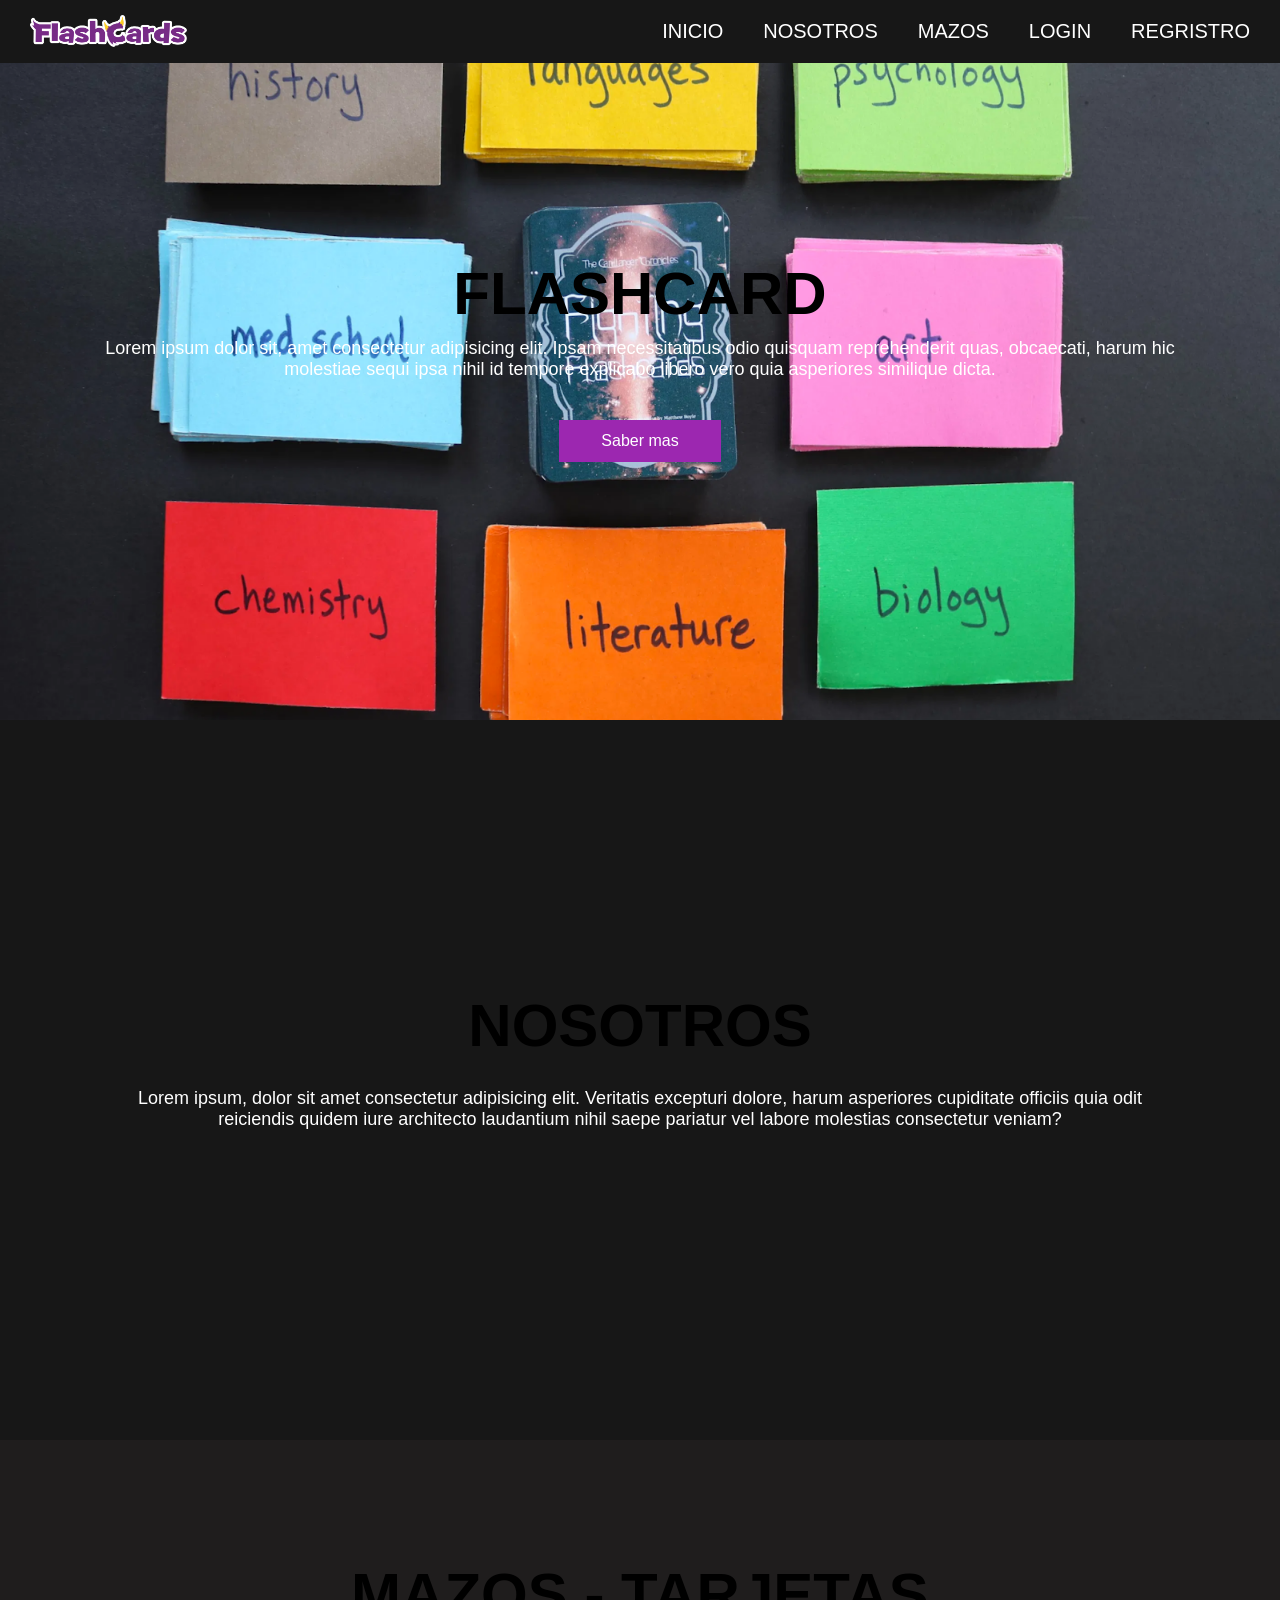
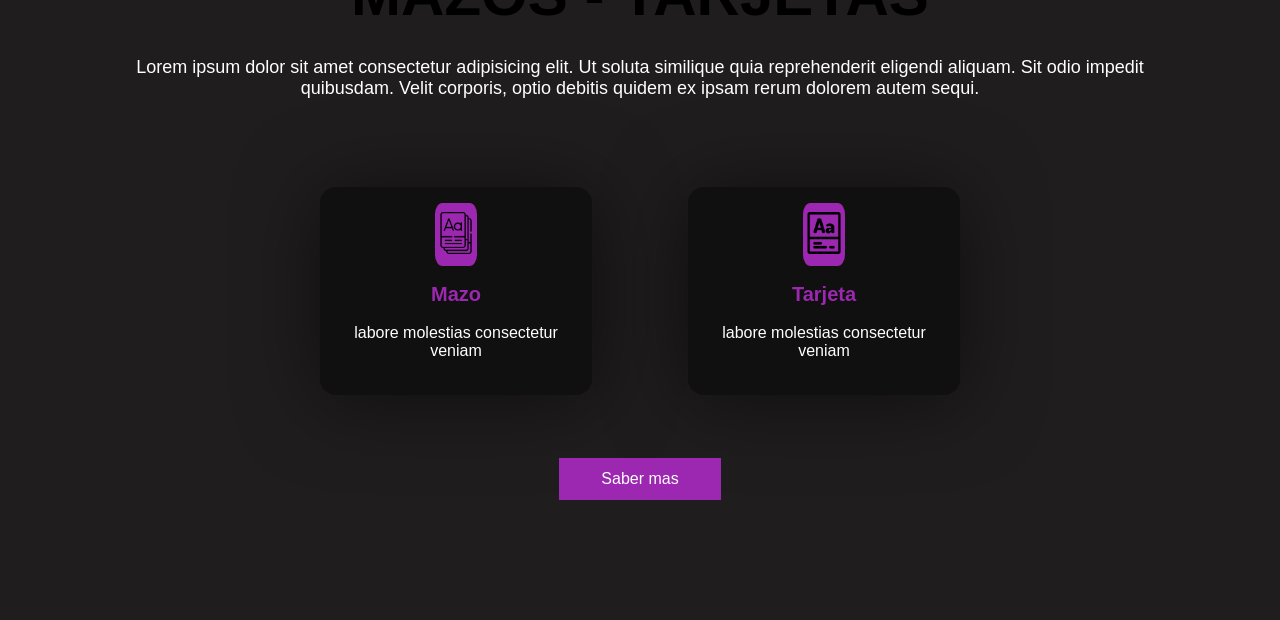
==== src/main/resources/templates/index.html @ a329c7e3 "agregando dependencias en pom.xml" ====
<!DOCTYPE html>
<html lang="en">
<head>
    <meta charset="UTF-8">
    <meta http-equiv="X-UA-Compatible" content="IE=edge">
    <meta name="viewport" content="width=device-width, initial-scale=1.0">
    <link rel="stylesheet" href="https://cdnjs.cloudflare.com/ajax/libs/font-awesome/5.15.1/css/all.min.css">
    <link rel="stylesheet" href="/src/main/resources/static/css/styleInicio.css">
    <title>Pagina de Inicio</title>
</head>
<body>
    

    <div class="encabezado">

        <div class="logo">
            <img src="/src/main/resources/static/img/playlearn_flashcards_multi_rgb-600x125.png" alt="logo">
            <a href=""></a>
        </div>

        <nav class="linksnav">
            <a href="#inicio">Inicio</a>
            <a href="#nosotros">Nosotros</a>
            <a href="#mazos">Mazos</a>
            <a th:href="@{/login}">Login</a> 
            <a th:href="@{/registro}">Regristro</a>

    </div>
<a name="inicio" id="inicio"></a>
<header class="content portada">
    
    <h2 class="title">Flashcard</h2>
     
    <p>
        Lorem ipsum dolor sit, amet consectetur adipisicing elit.
         Ipsam necessitatibus odio quisquam reprehenderit quas, 
         obcaecati, harum hic molestiae sequi ipsa nihil id tempore explicabo 
        libero vero quia asperiores similique dicta.
    </p>

    <div class="btn-home">
        <a href="#" class="btn">Saber mas</a>
        
    </div>
</header>
<a href="nosotros" id="nosotros"></a>
<section class="content nosotros">
   
    <h2 class="title">Nosotros</h2>
   <br>
    <p>Lorem ipsum, dolor sit amet consectetur adipisicing 
        elit. Veritatis excepturi dolore, harum asperiores 
        cupiditate officiis quia odit reiciendis quidem iure 
        architecto laudantium 
        nihil saepe pariatur vel labore molestias consectetur veniam?</p>
    </div>

</section>
<a href="mazos"id="mazos"></a>
<section class="content mazos">

    <h2 class="title">Mazos - Tarjetas</h2>
    <br>
    <p>Lorem ipsum dolor sit amet consectetur 
        adipisicing elit. Ut soluta similique 
        quia reprehenderit eligendi aliquam. Sit 
        odio impedit quibusdam. Velit corporis, 
        optio debitis quidem ex ipsam rerum dolorem autem sequi.
    </p>

    <div class="box-container">

        <div class="box">
            <i class="img mazo"><img src="/src/main/resources/static/img/imgmazo.png" alt="imagen_de_mazo"></i>
            <h3>Mazo</h3>
            <br>
            <p>labore molestias consectetur veniam</p>
        </div>
        
        <div class="box">  
            <i class="img tarjeta"><img src="/src/main/resources/static/img/1006772.png" alt="imagen_de_tarjeta"></i>
            <h3>Tarjeta</h3>
            <br>
            <p>labore molestias consectetur veniam</p>
        </div>
</div>

    <a href="#" class="btn">Saber mas</a>

</section>




</body>
</html>
---- src/main/resources/static/css/styleInicio.css ----
* { /***/
  margin: 0;
  padding: 0;
  border: 0;
  font-size: 100%;
  vertical-align: baselile;
}

body{
    text-align: center;  /**se centran todos los textos de la pagina*/
    font-family: sans-serif; /**Tipografia*/
}


.encabezado{
    display: flex;
    align-items: center;
    justify-content: space-between;
    height: 63px;
    background: #171717;
    position: fixed;
    width: 100%;
    z-index: 100;
} 

.linksnav{
    display: flex;
    margin-right: 10px;
}

.linksnav a{
    display: block;
    padding: 20px 20px;
    color: #fff;
    text-decoration: none;
    text-transform: uppercase; /**Mayusculas*/
    font-size: 20px;
}

.linksnav a:hover{
    background:#3f3f3f;
}

.logo{
    margin-left: 30px;
    height: 33px;
    width: 10px;
}

.logo img{
    max-width: auto;
    max-height: 100%;
}

.logo a{
    text-decoration: none;
    color: #fff;
    text-transform: uppercase;
    font-size: 20px; 
}

.portada{
    display: flex;
    justify-content: center;
    align-items: center;
}

.portada{
    height: 80vh !important;
    background: url(/src/main/resources/static/img/portada.png) no-repeat center;
    background-size: cover;
}


/*Todos los titulos de la pagina*/
.title{
    margin-bottom: 10px;
    font-size: 60px;
    font-weight: 600;
    text-transform: uppercase;
    color: black;
}

/*Todos los parrafos de la pagina */
p{
    margin-bottom: 40px;
    font-size: 18px;
    color: white;
    padding: 0 100px;
}
/*Clase btn */
.btn{
    display: inline-block;/*Buscar*/
    margin-top: 15px;
    padding: 10px 40px;
    border: 2px solid #9c27b0;
    color: #fff;
    text-decoration: none;
    background: #9c27b0;
}
.btn:hover {
    background: none;   
}
.btn-home {
    display: flex;
}
.btn-home a {
    margin: 0 10px;
}

.content{
    height: 80vh;
    display: flex;
    flex-direction: column;
    justify-content: center;
    align-items: center;
}

.mazos{
    padding: 30px;
    background: #1f1d1d;
}

.box-container {
    display: flex;
    justify-content: center;
    flex-wrap: wrap;
    text-align: center;

}

.box-container .box {
    height: 13rem;
    width: 17rem;
    background: #101010;
    text-align: center;
    border-radius: 1rem;
    box-shadow: 0 .3rem 5rem rgba(0, 0 , 0, .5);
    margin: 3rem;   
}
.box-container .box i {
    height: 4rem;
    width: 4rem;
    line-height: 6rem;
    text-align: center;
    border-radius: 18%;
    color: #fff;
    background: #9c27b0;
    font-size: 3.5rem;
    margin: 1rem 0;

}
.box-container .box i img{
    max-width: auto;
    max-height: 20%;
}

.box-container .box h3 {
    font-size: 20px;
    color: #9c27b0;

}

.box-container .box p {
    padding: 0 15px;
    font-size: 16px;
}

.nosotros{
    background: #171717;
}





@media (max-width: 768px) {

    .title {
        margin-bottom: 0;
        font-size: 40px;
    }

    .mazos {
        height: 100vh;
    }

    .linksnav {
        display: none;
    }
   
    
}
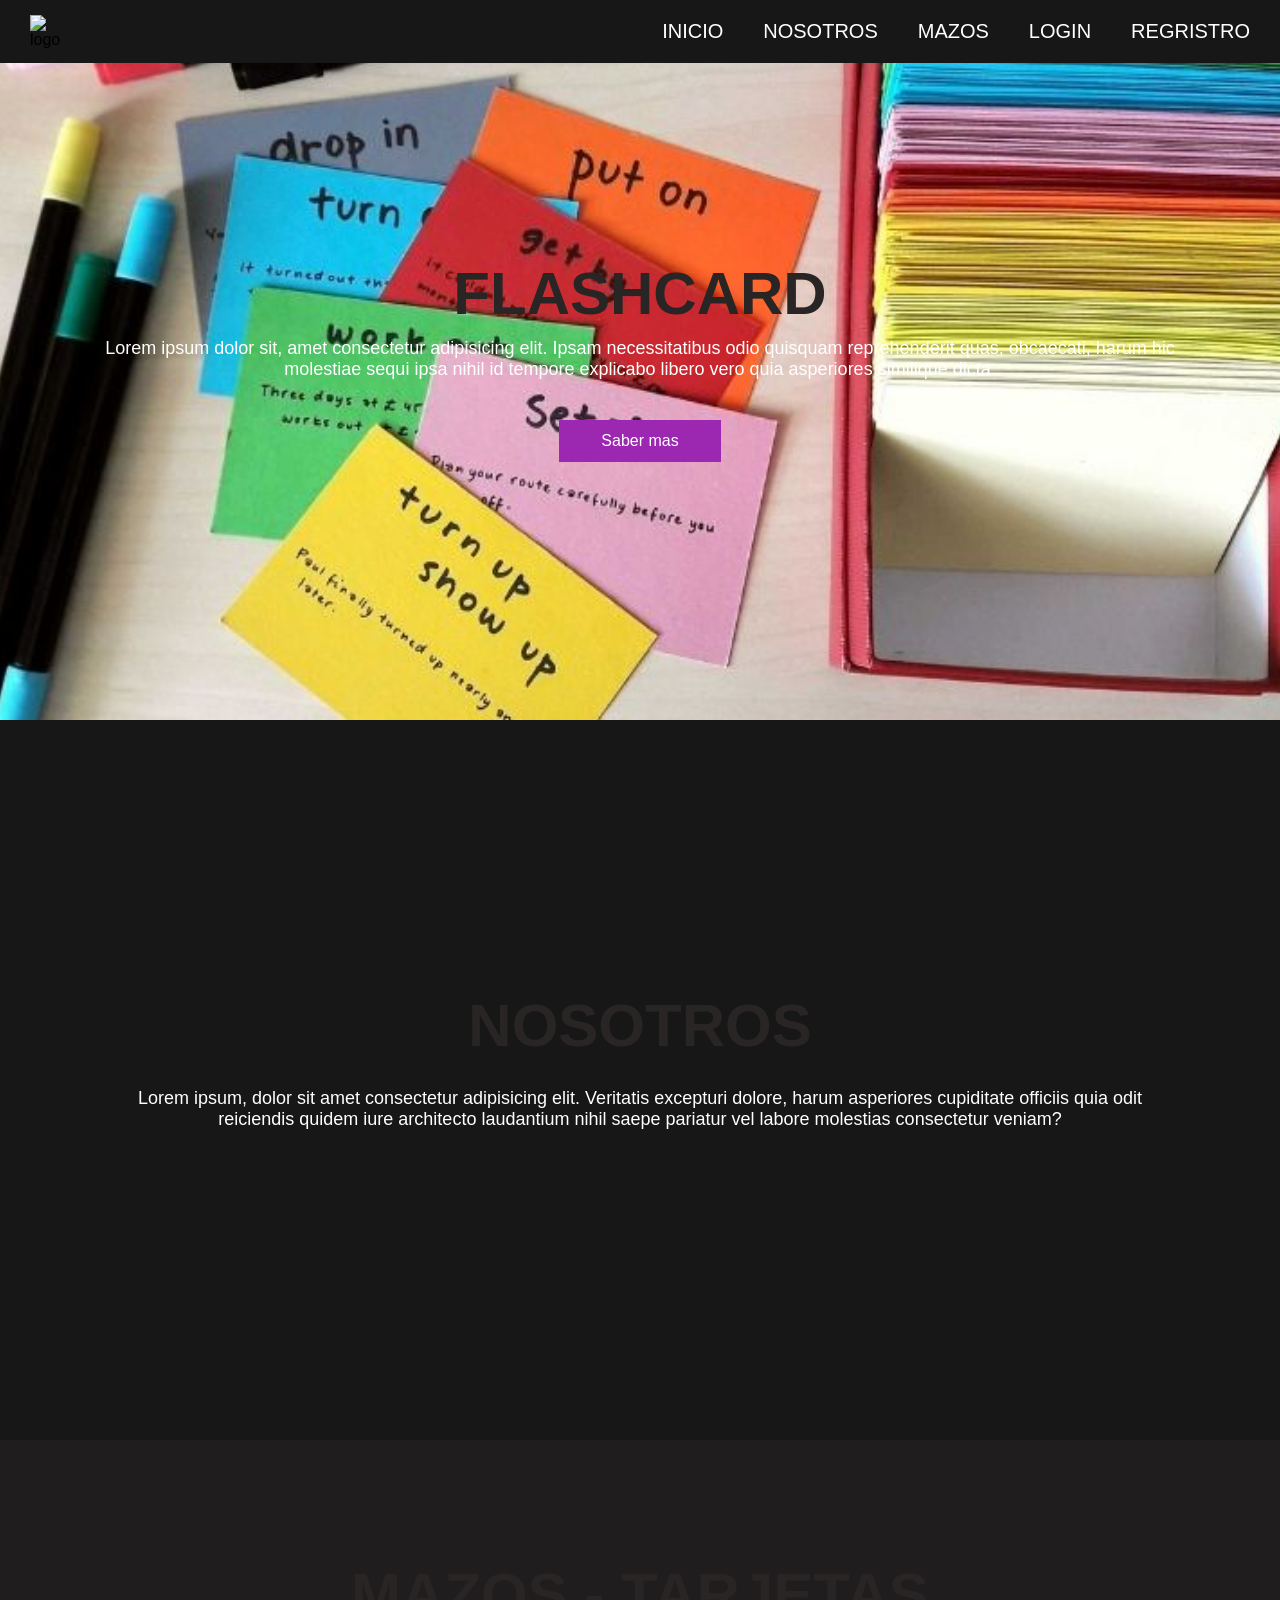
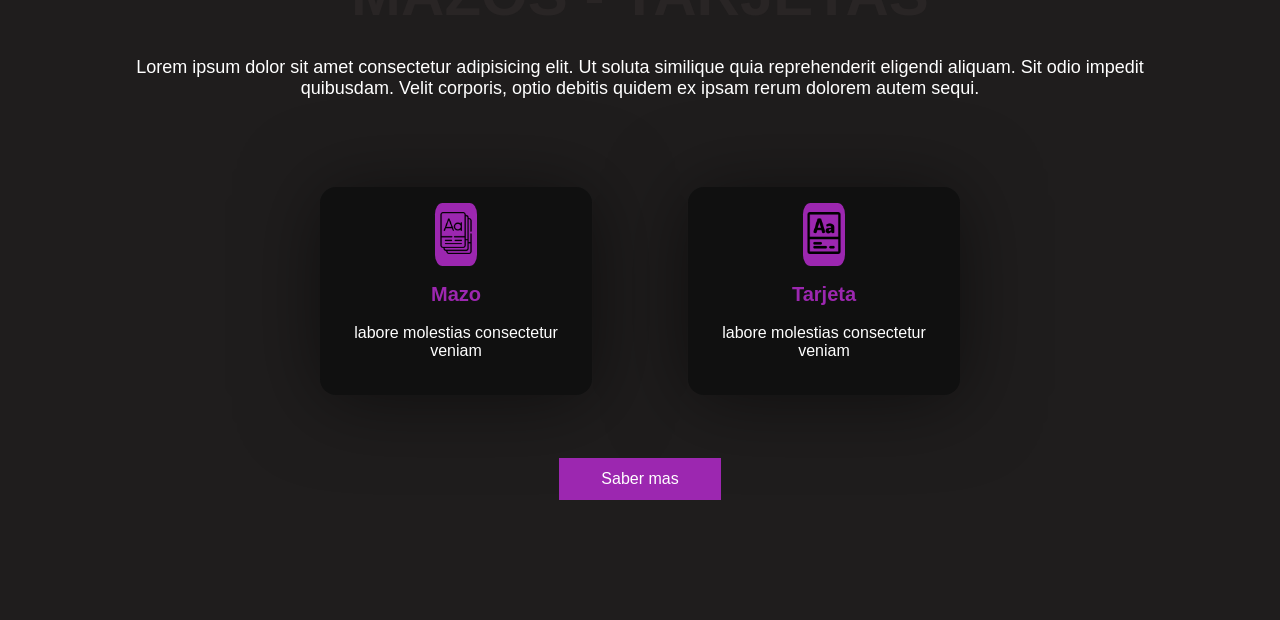
==== commit 8ecfd88a: "modificacion html para que funcione con el css" ====
--- a/src/main/resources/templates/index.html
+++ b/src/main/resources/templates/index.html
@@ -1,11 +1,13 @@
 <!DOCTYPE html>
-<html lang="en">
+<html lang="en" xmlns="http://www.w3.org/1999/xhtml"
+xmlns:th="https://www.thymeleaf.org"
+xmlns:sec="https://www.thymeleaf.org/thymeleaf-extras-springsecurity3">
 <head>
     <meta charset="UTF-8">
     <meta http-equiv="X-UA-Compatible" content="IE=edge">
     <meta name="viewport" content="width=device-width, initial-scale=1.0">
     <link rel="stylesheet" href="https://cdnjs.cloudflare.com/ajax/libs/font-awesome/5.15.1/css/all.min.css">
-    <link rel="stylesheet" href="/src/main/resources/static/css/styleInicio.css">
+    <link rel="stylesheet" href="/src/main/resources/static/css/styleInicio.css" th:href="@{/css/styleInicio.css}">
     <title>Pagina de Inicio</title>
 </head>
 <body>
@@ -14,7 +16,7 @@
     <div class="encabezado">
 
         <div class="logo">
-            <img src="/src/main/resources/static/img/playlearn_flashcards_multi_rgb-600x125.png" alt="logo">
+            <img th:src="@{/img/playlearn_flashcards_multi_rgb-600x125.png}" alt="logo">
             <a href=""></a>
         </div>
 
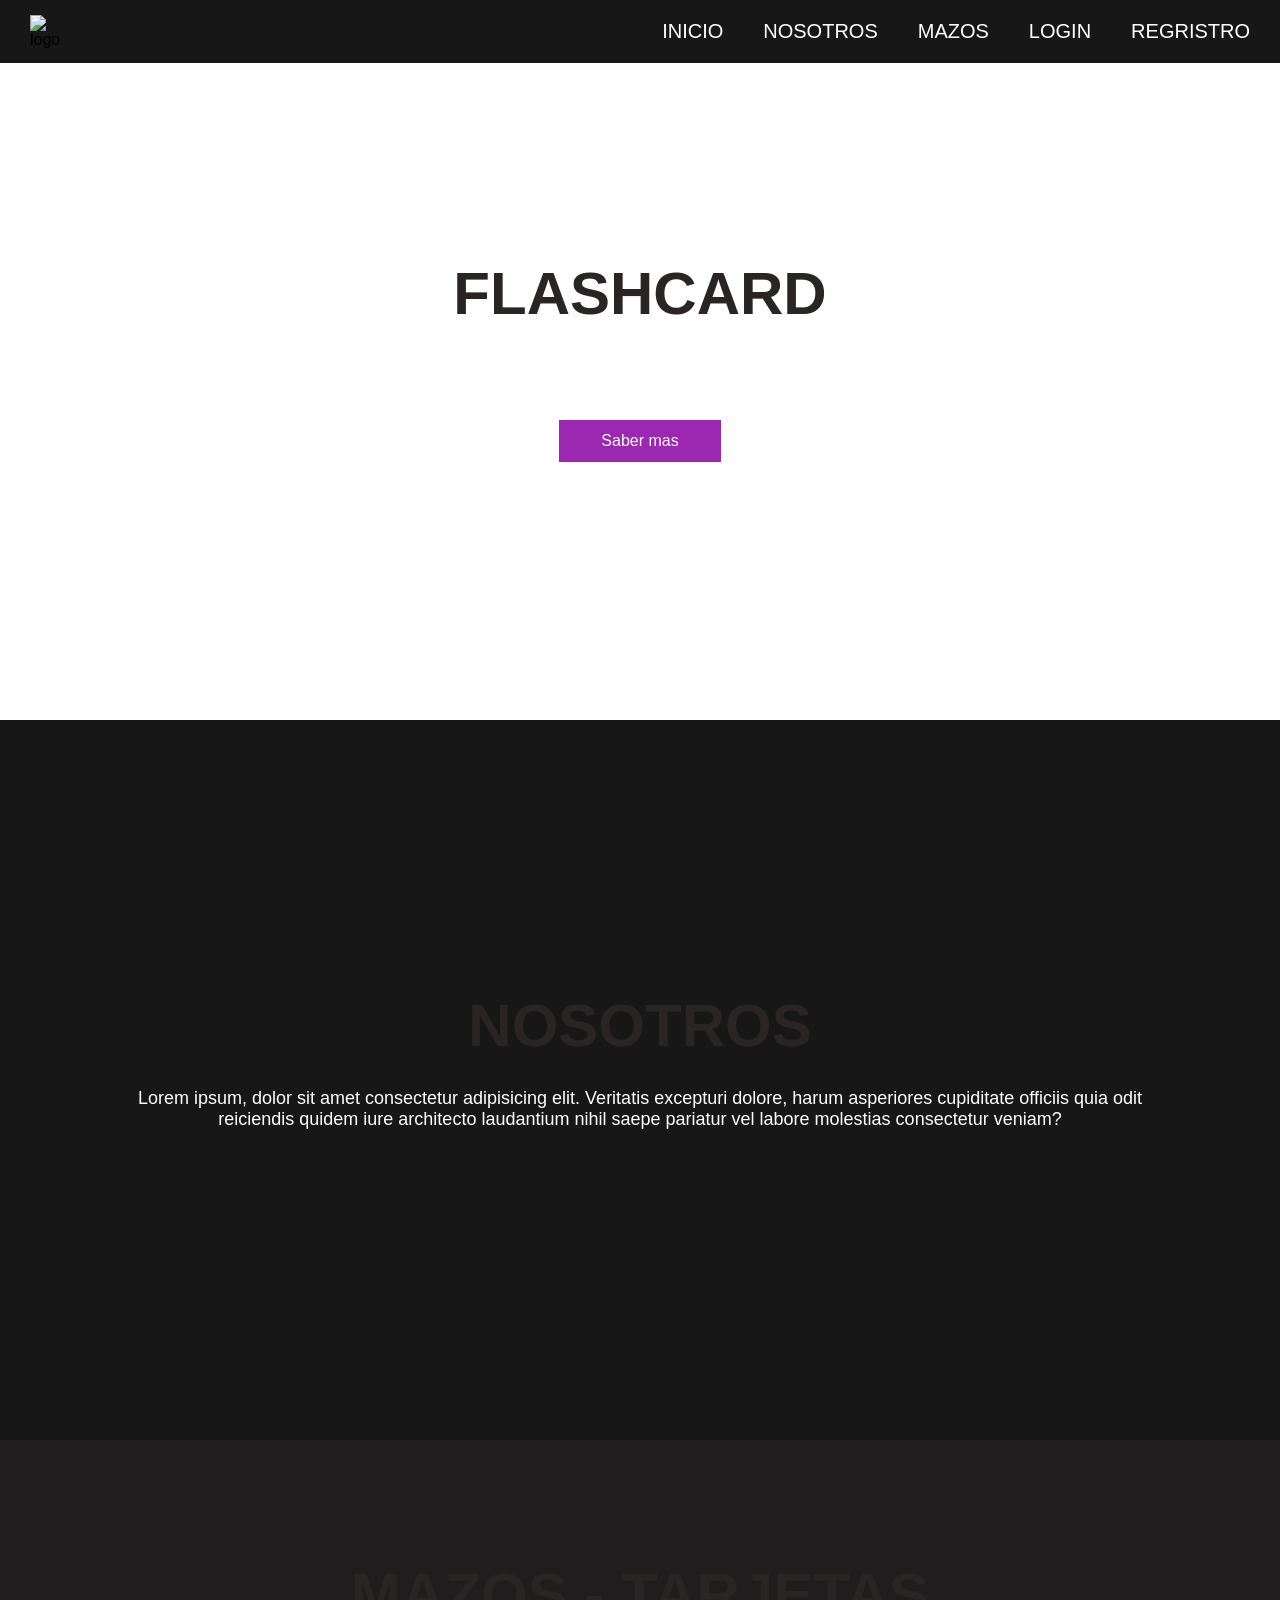
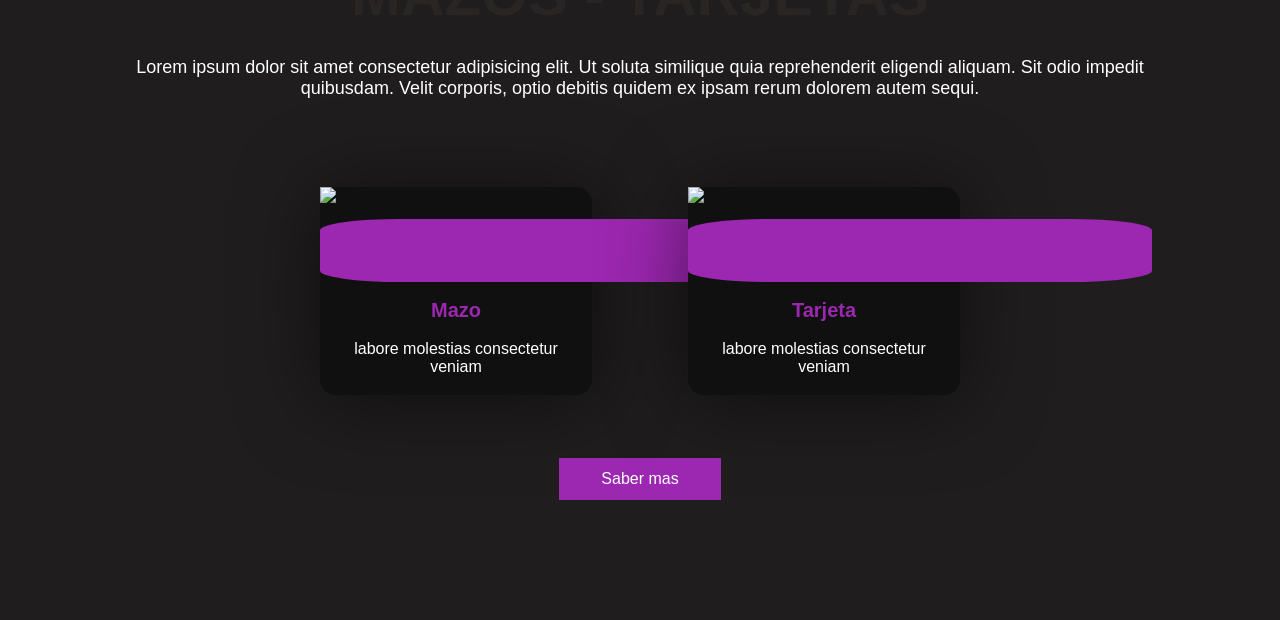
==== commit 8153857a: "commit arreglando static y templates" ====
--- a/src/main/resources/templates/index.html
+++ b/src/main/resources/templates/index.html
@@ -16,8 +16,7 @@
     <div class="encabezado">
 
         <div class="logo">
-            <img th:src="@{/img/playlearn_flashcards_multi_rgb-600x125.png}" alt="logo">
-            <a href=""></a>
+             <img th:src="@{/images/logo.png}" alt="logo">
         </div>
 
         <nav class="linksnav">
@@ -73,14 +72,14 @@
     <div class="box-container">
 
         <div class="box">
-            <i class="img mazo"><img src="/src/main/resources/static/img/imgmazo.png" alt="imagen_de_mazo"></i>
+            <i class="img mazo"><img th:src="@{/images/imgmazo.png}" alt="imagen_de_mazo"></i>
             <h3>Mazo</h3>
             <br>
             <p>labore molestias consectetur veniam</p>
         </div>
         
         <div class="box">  
-            <i class="img tarjeta"><img src="/src/main/resources/static/img/1006772.png" alt="imagen_de_tarjeta"></i>
+            <i class="img tarjeta"><img th:src="@{/images/imgtarjeta.png}" alt="imagen_de_tarjeta"></i>
             <h3>Tarjeta</h3>
             <br>
             <p>labore molestias consectetur veniam</p>
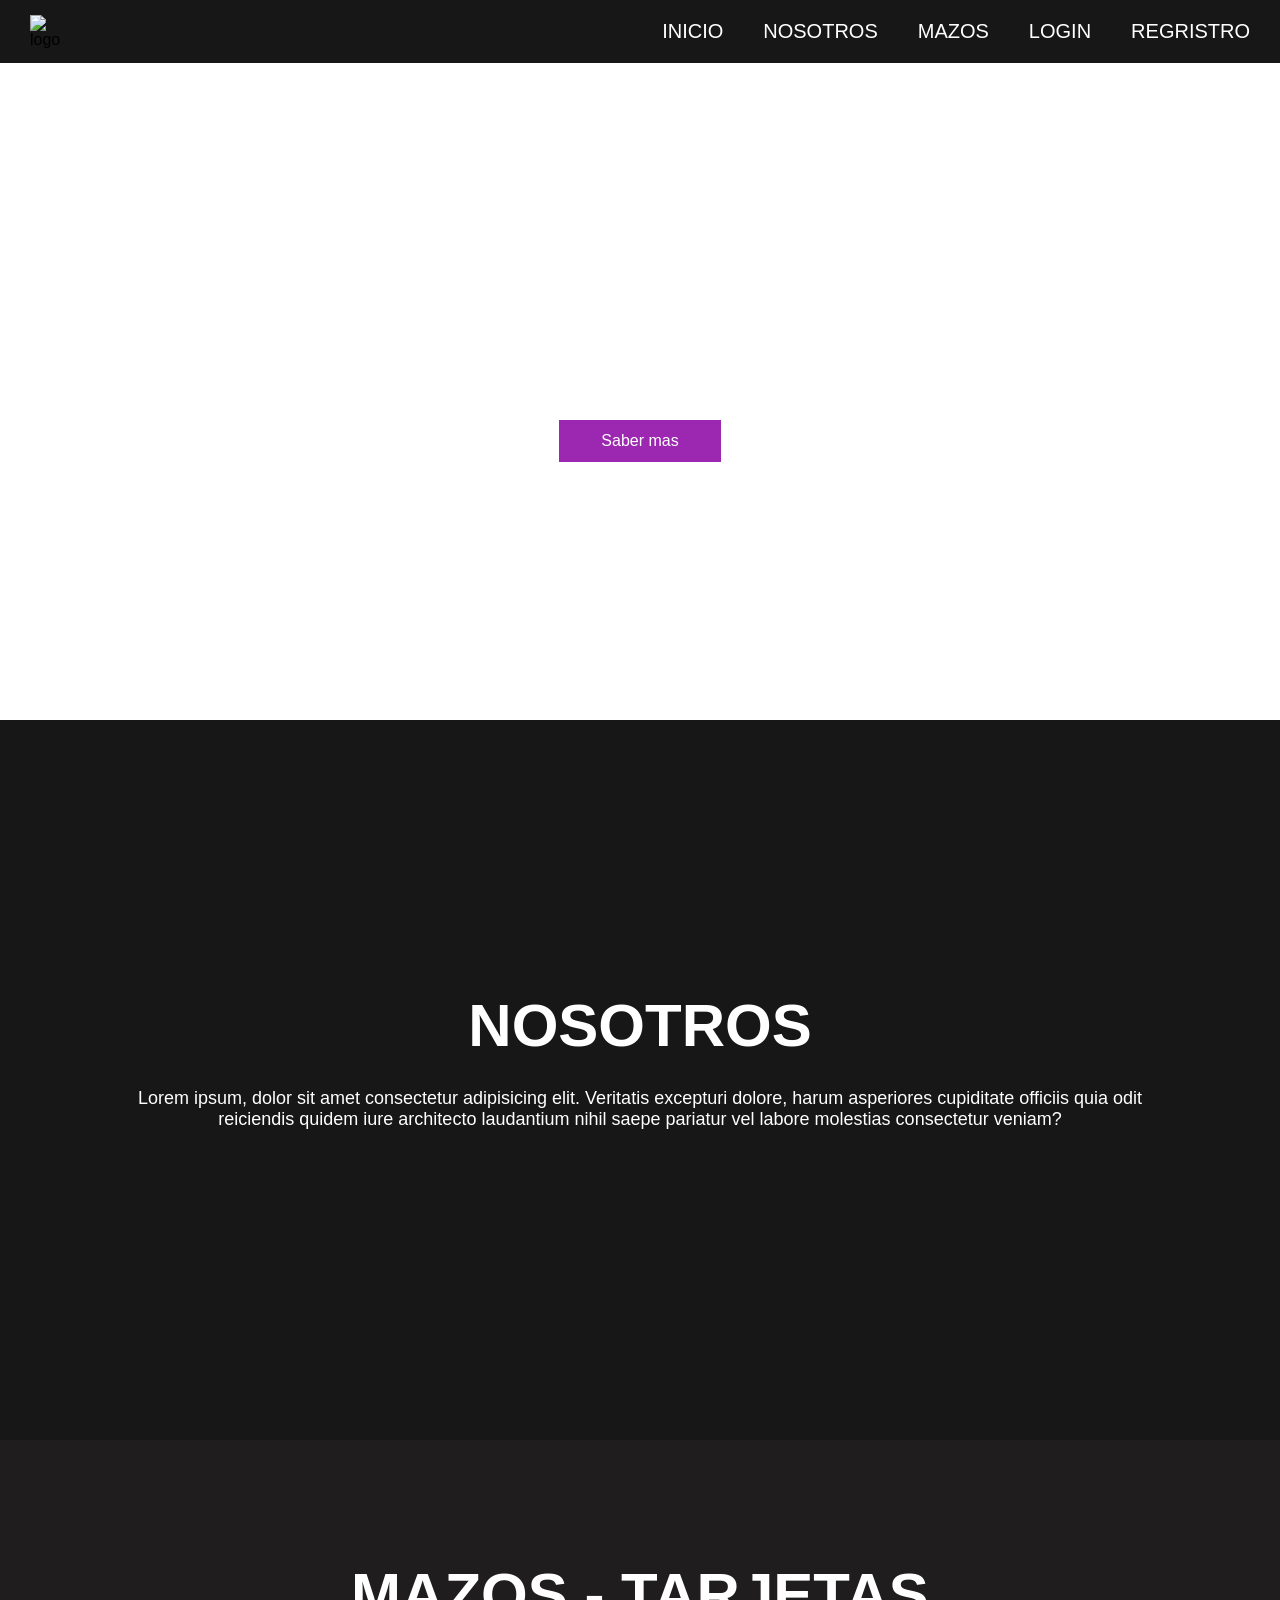
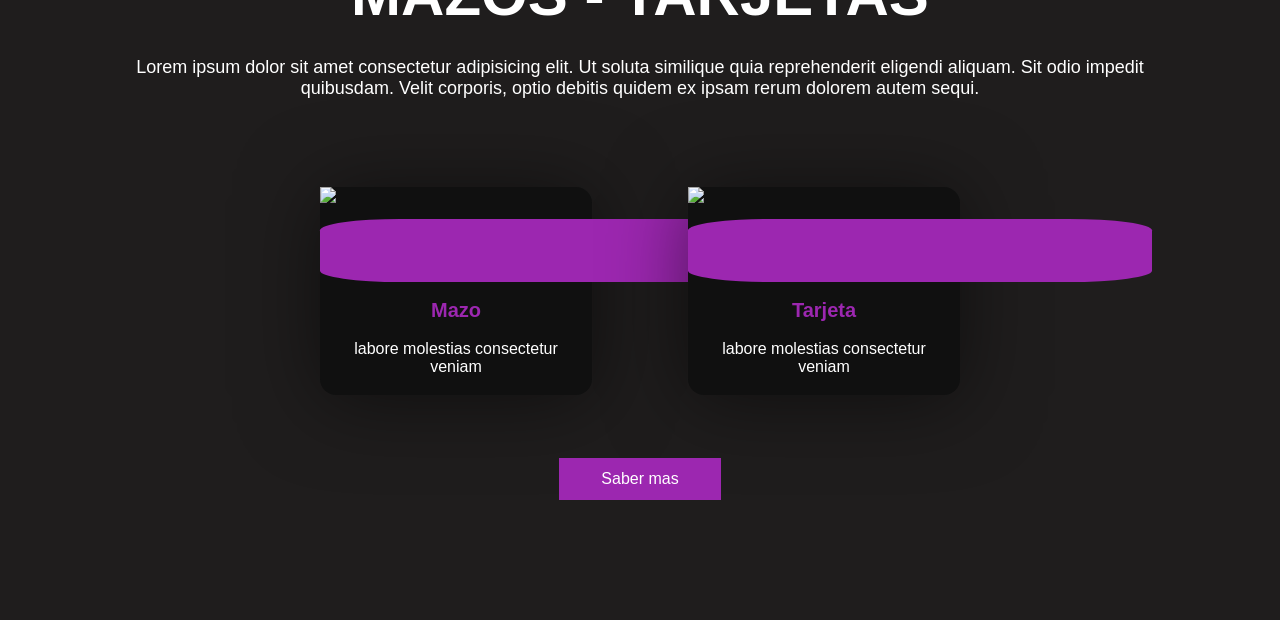
==== commit aa1fa89c: "integrando clases -html-images" ====
--- a/src/main/resources/templates/index.html
+++ b/src/main/resources/templates/index.html
@@ -7,7 +7,7 @@
     <meta http-equiv="X-UA-Compatible" content="IE=edge">
     <meta name="viewport" content="width=device-width, initial-scale=1.0">
     <link rel="stylesheet" href="https://cdnjs.cloudflare.com/ajax/libs/font-awesome/5.15.1/css/all.min.css">
-    <link rel="stylesheet" href="/src/main/resources/static/css/styleInicio.css" th:href="@{/css/styleInicio.css}">
+    <link rel="stylesheet" href="/src/main/resources/static/css/styleIndex.css" th:href="@{/css/styleIndex.css}">
     <title>Pagina de Inicio</title>
 </head>
 <body>
@@ -28,6 +28,7 @@
 
     </div>
 <a name="inicio" id="inicio"></a>
+
 <header class="content portada">
     
     <h2 class="title">Flashcard</h2>
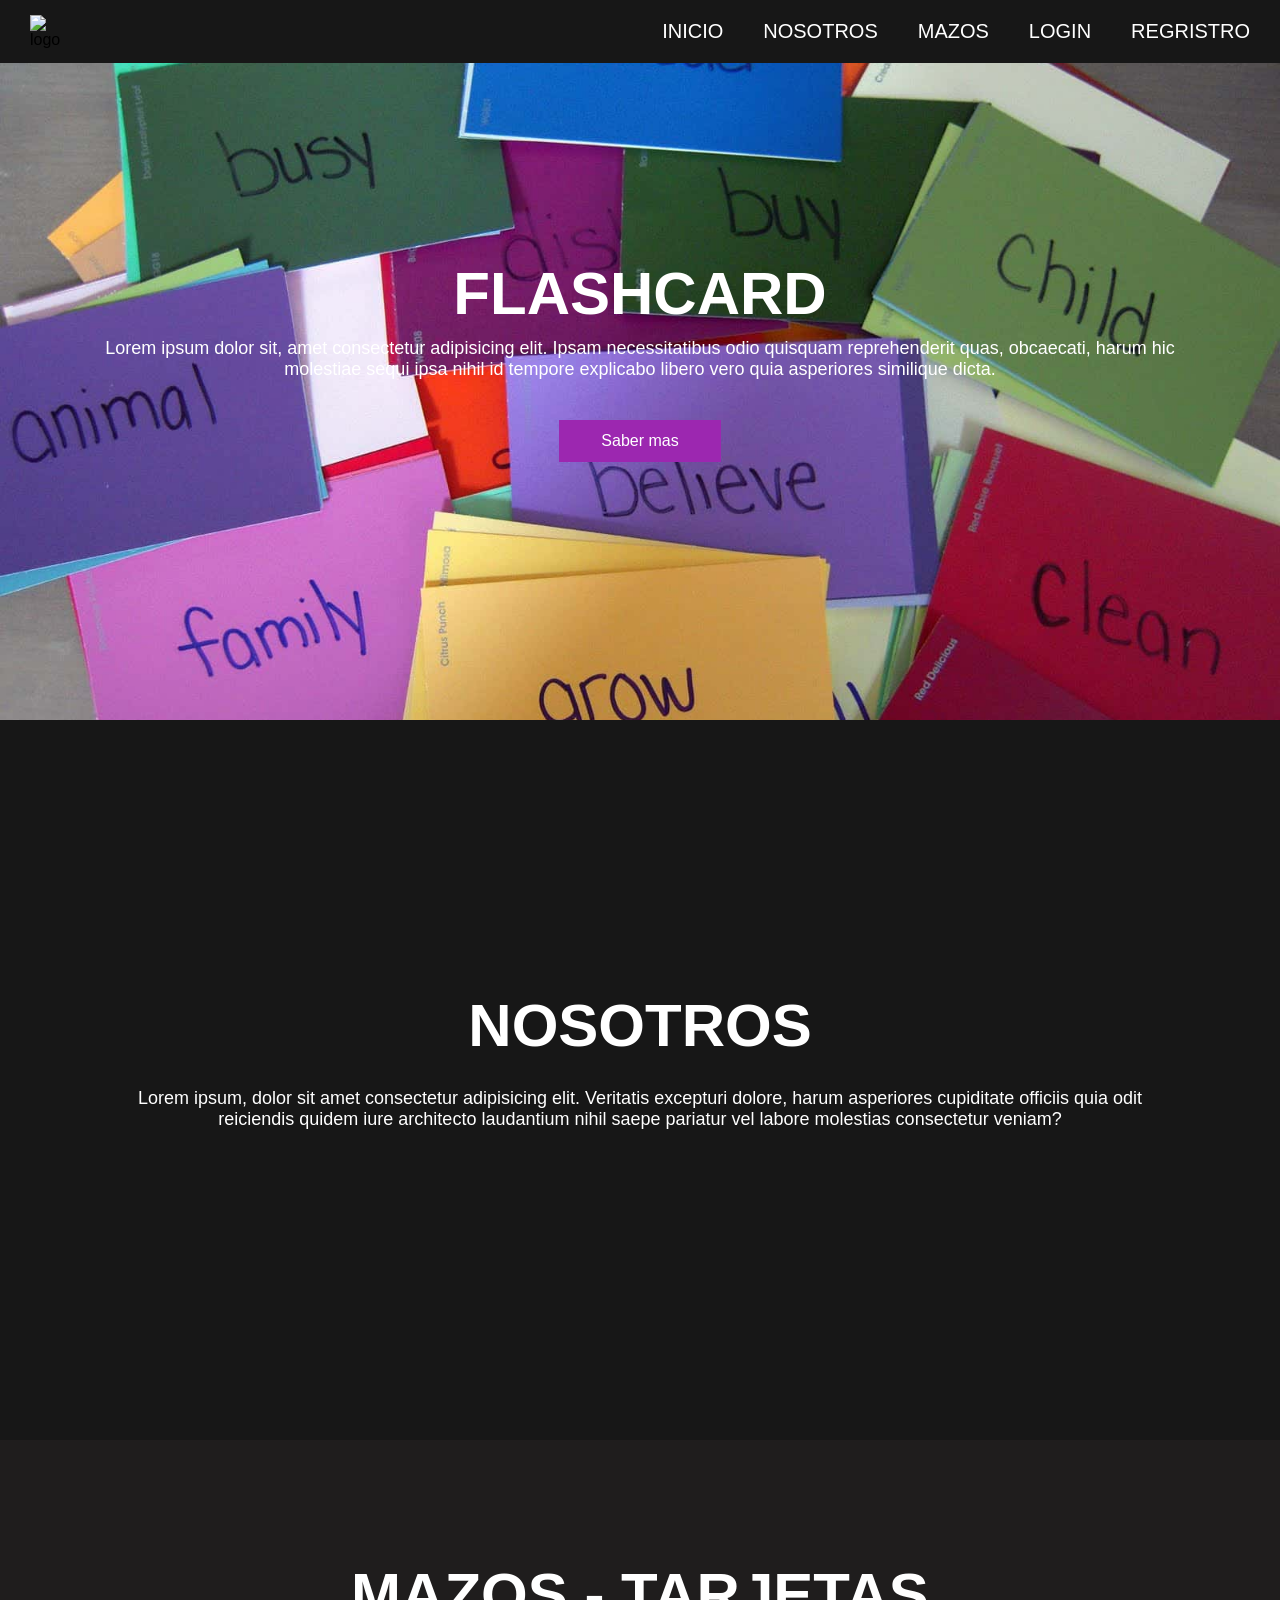
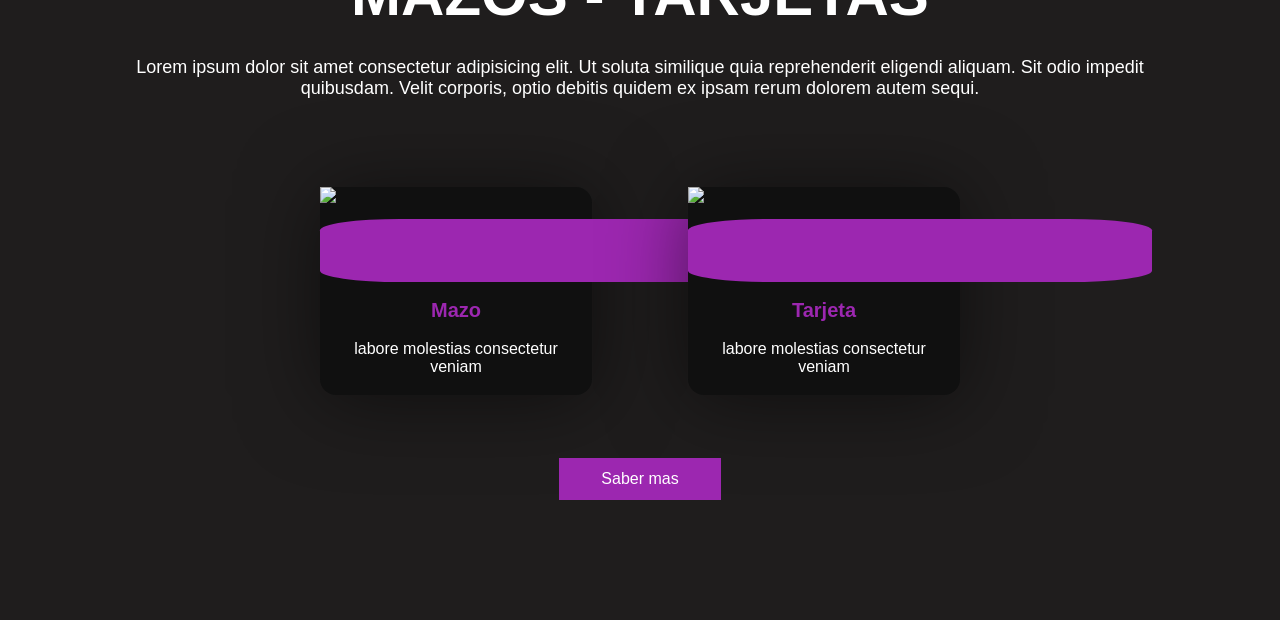
==== commit 9bde2e85: "agregando img-css /modificando index" ====
--- a/src/main/resources/templates/index.html
+++ b/src/main/resources/templates/index.html
@@ -41,7 +41,7 @@
     </p>
 
     <div class="btn-home">
-        <a href="#" class="btn">Saber mas</a>
+        <a th:href="@{/login}" class="btn">Saber mas</a>
         
     </div>
 </header>
@@ -87,7 +87,7 @@
         </div>
 </div>
 
-    <a href="#" class="btn">Saber mas</a>
+    <a th:href="@{/login}" class="btn">Saber mas</a>
 
 </section>
 
